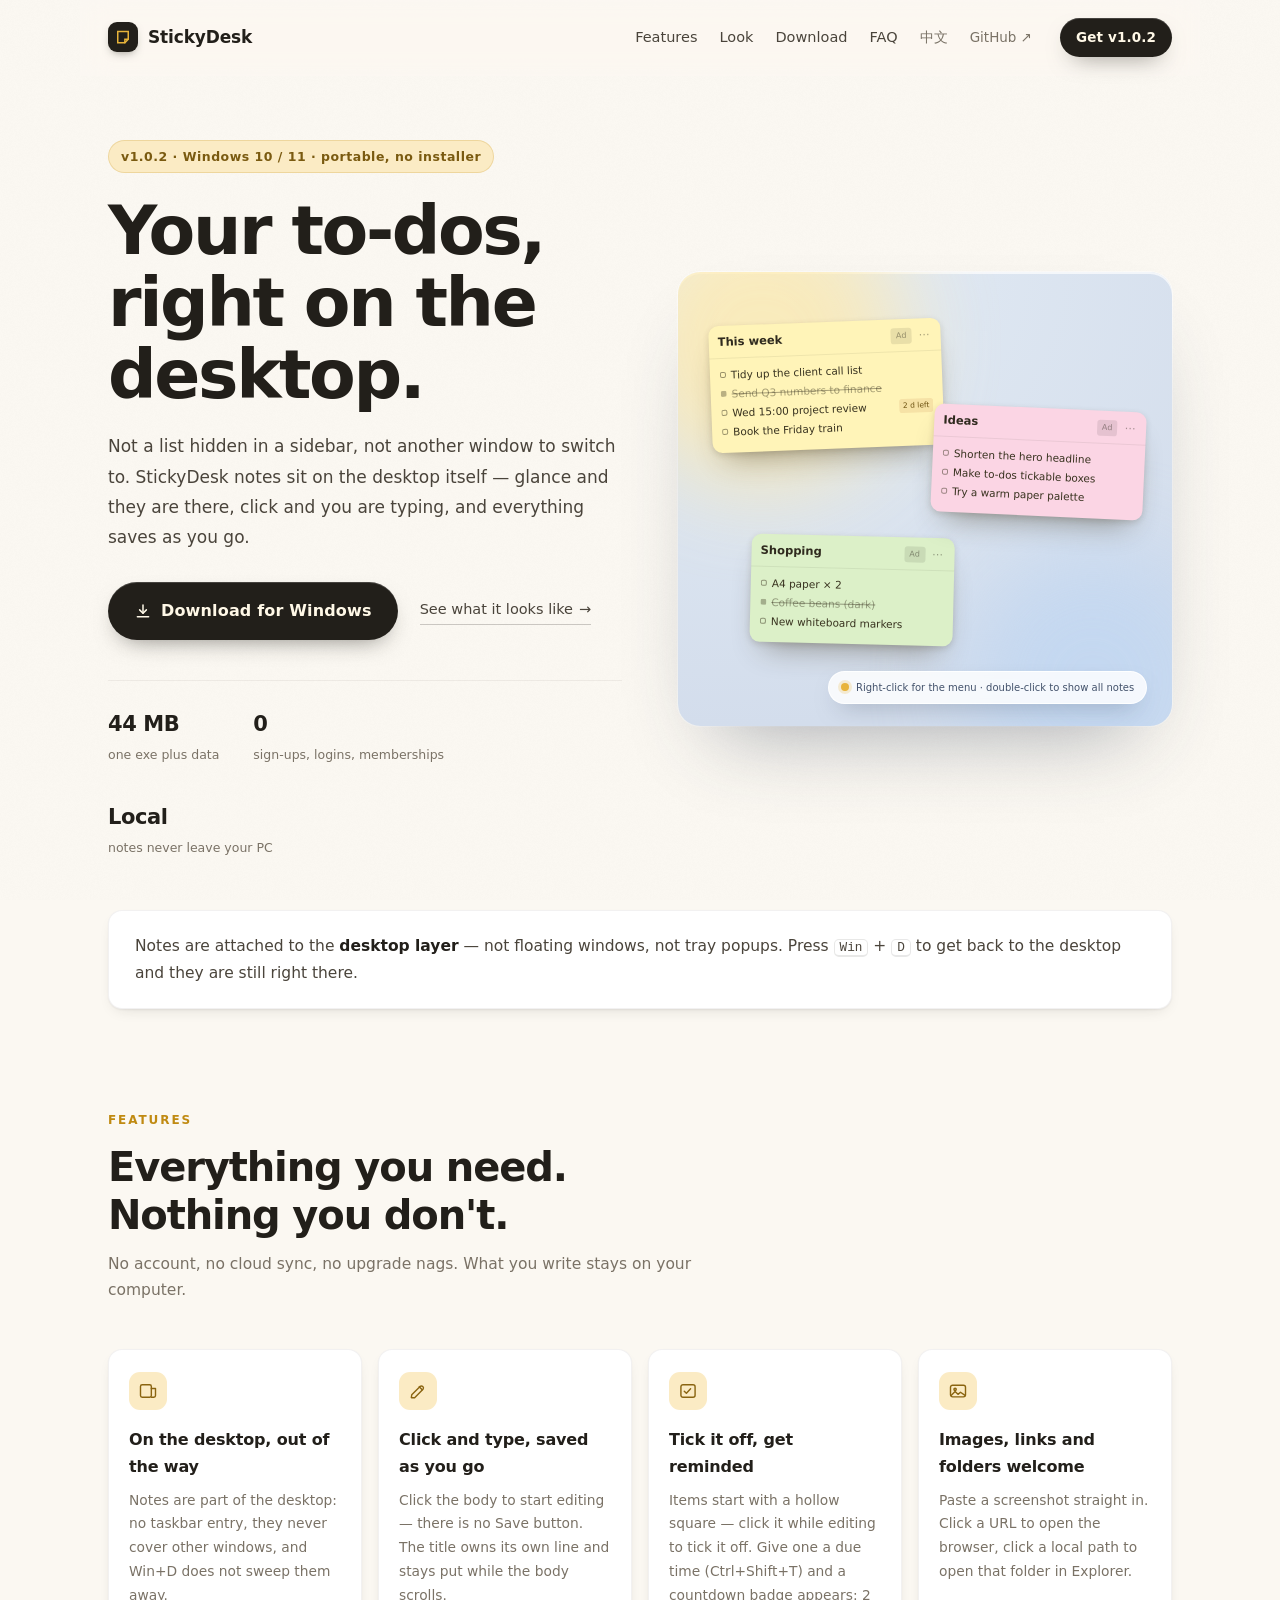
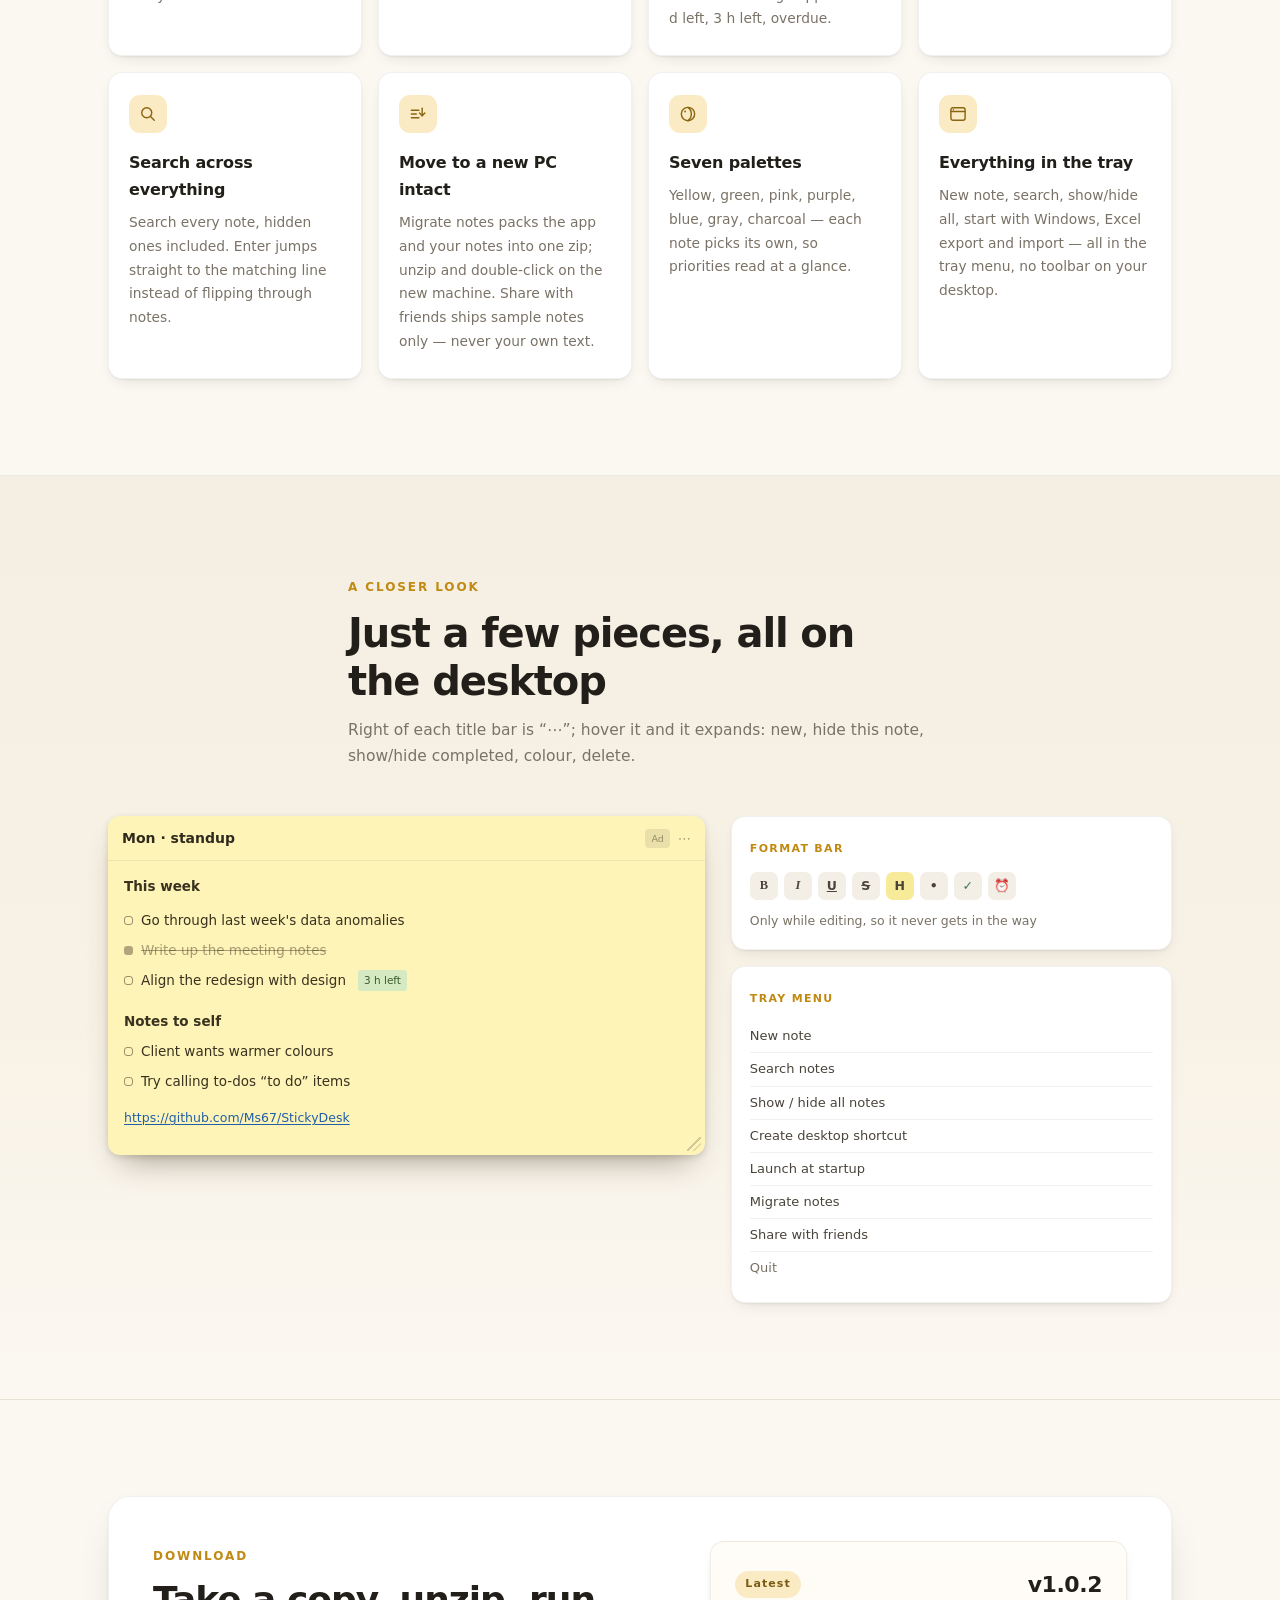
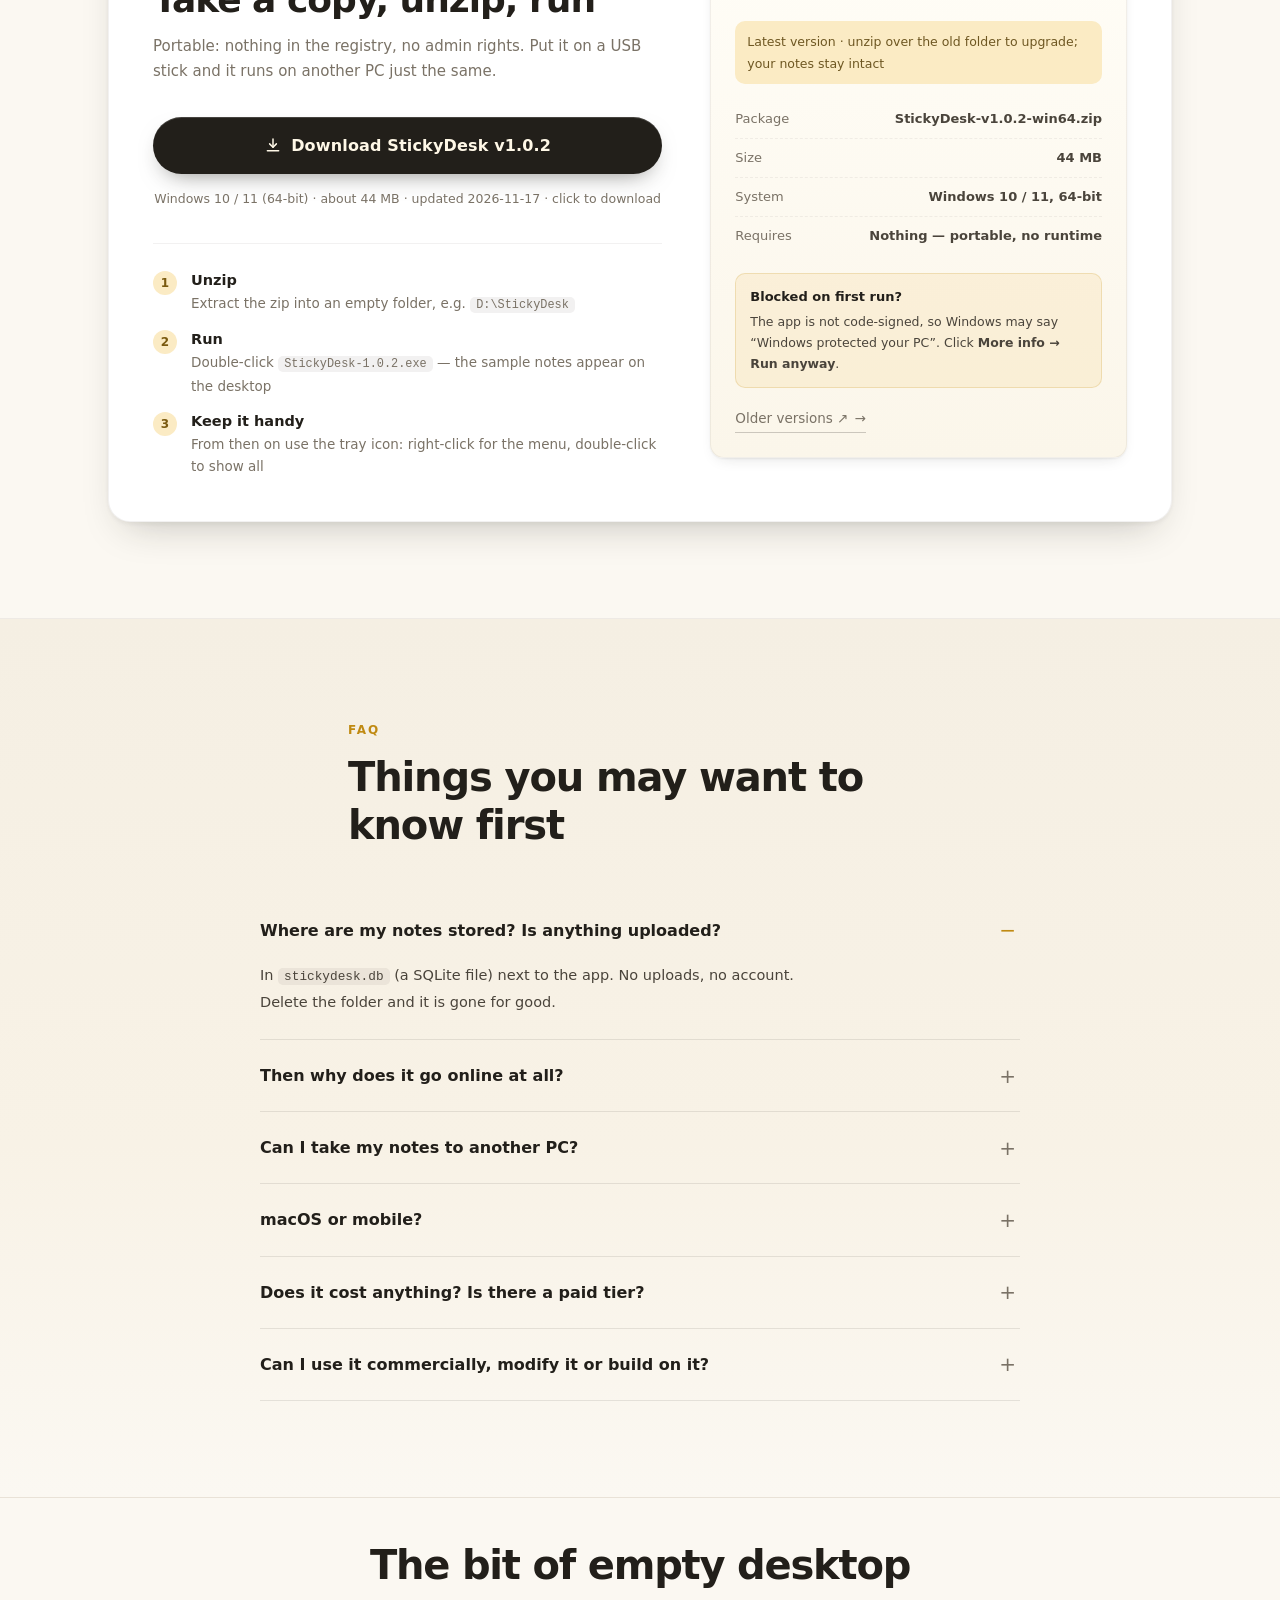
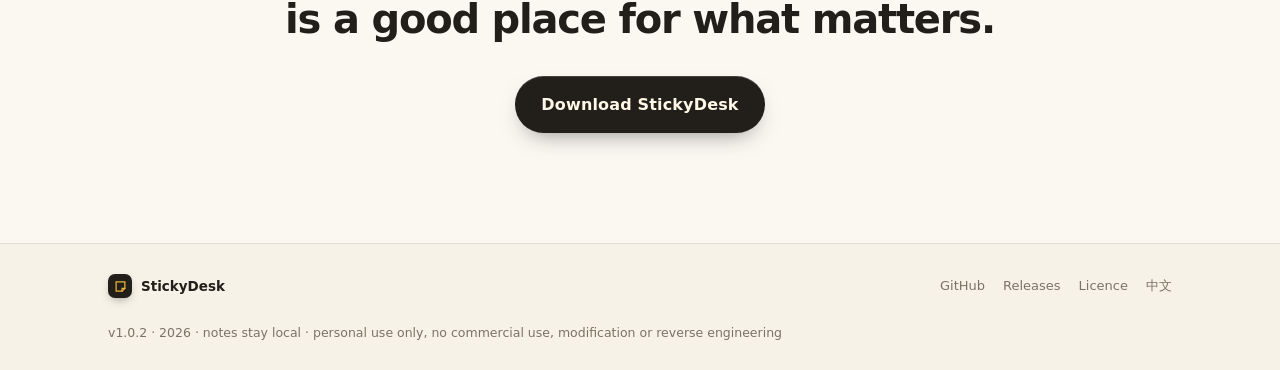
==== index.html @ 3613bf20 "site: 官网 for v1.0.2" ====
<!DOCTYPE html>
<html lang="zh-CN">
<head>
<meta charset="utf-8">
<meta name="viewport" content="width=device-width, initial-scale=1">
<title>StickyDesk 桌面便签 — 把待办贴在桌面上</title>
<meta name="description" content="StickyDesk 是一款 Windows 桌面便签：便签直接贴在桌面上，点开就写，支持待办到期提醒、图片与网址识别、全局搜索。绿色免安装，数据只存本地。">
<meta property="og:title" content="StickyDesk 桌面便签">
<meta property="og:description" content="把待办与灵感直接贴在桌面上，抬眼就能看见。免安装、免登录、数据全在本地。">
<meta property="og:type" content="website">
<meta property="og:url" content="https://ms67.github.io/StickyDesk/">
<meta property="og:locale" content="zh_CN">
<meta property="og:image" content="https://ms67.github.io/StickyDesk/og-image.png">
<meta property="og:image:width" content="1200">
<meta property="og:image:height" content="630">
<meta property="og:image:alt" content="StickyDesk 桌面便签">
<meta name="twitter:card" content="summary_large_image">
<meta name="twitter:title" content="StickyDesk 桌面便签">
<meta name="twitter:description" content="把待办与灵感直接贴在桌面上，抬眼就能看见。免安装、免登录、数据全在本地。">
<meta name="twitter:image" content="https://ms67.github.io/StickyDesk/og-image.png">
<link rel="canonical" href="https://ms67.github.io/StickyDesk/">
<link rel="alternate" hreflang="zh-CN" href="https://ms67.github.io/StickyDesk/">
<link rel="alternate" hreflang="en" href="https://ms67.github.io/StickyDesk/en.html">
<link rel="alternate" hreflang="x-default" href="https://ms67.github.io/StickyDesk/">
<meta name="theme-color" content="#FBF8F2">
<link rel="icon" href="favicon.svg" type="image/svg+xml">
<script>
/* 首次访问按浏览器语言选页面；用户手动切换过就记住选择。
   爬虫 / 社交分享抓取时跳过跳转，保证两种语言的页面都能被抓到、预览图正确。 */
(function () {
  try {
    var ua = (navigator.userAgent || "").toLowerCase();
    if (/bot|crawler|spider|slurp|bingpreview|facebookexternalhit|twitterbot|whatsapp|telegram/i.test(ua)) return;
    var here = /\/en\.html$/.test(location.pathname) ? "en" : "zh";
    var pref = localStorage.getItem("sd_lang");
    if (!pref) {
      var l = (navigator.languages && navigator.languages[0]) || navigator.language || "";
      pref = /^zh/i.test(l) ? "zh" : "en";
      localStorage.setItem("sd_lang", pref);
    }
    if (pref !== here) location.replace(pref === "en" ? "en.html" : "index.html");
  } catch (e) {}
})();
</script>
<link rel="stylesheet" href="style.css">
<noscript><style>.reveal{opacity:1!important;transform:none!important}</style></noscript>
<script type="application/ld+json">
{
  "@context": "https://schema.org",
  "@type": "SoftwareApplication",
  "name": "StickyDesk",
  "applicationCategory": "UtilitiesApplication",
  "operatingSystem": "Windows 10, Windows 11",
  "description": "StickyDesk 是一款 Windows 桌面便签：便签直接贴在桌面上，点开就写，支持待办到期提醒、图片与网址识别、全局搜索。绿色免安装，数据只存本地。",
  "url": "https://ms67.github.io/StickyDesk/",
  "downloadUrl": "https://github.com/Ms67/StickyDesk/releases/download/v1.0.2/StickyDesk-v1.0.2-win64.zip",
  "softwareVersion": "1.0.2",
  "inLanguage": "zh-CN",
  "author": {
    "@type": "Person",
    "name": "Ms67",
    "url": "https://github.com/Ms67"
  },
  "offers": {
    "@type": "Offer",
    "price": "0",
    "priceCurrency": "CNY"
  }
}
</script>
<script type="application/ld+json">
{
  "@context": "https://schema.org",
  "@type": "FAQPage",
  "mainEntity": [
    {
      "@type": "Question",
      "name": "我的便签数据存在哪里？会上传吗？",
      "acceptedAnswer": {
        "@type": "Answer",
        "text": "存在程序同目录的 stickydesk.db （SQLite 文件）里，不上传、不需要注册账号。删掉整个文件夹就等于彻底删除。"
      }
    },
    {
      "@type": "Question",
      "name": "那它为什么要联网？",
      "acceptedAnswer": {
        "@type": "Answer",
        "text": "联网只用于拉取广告数据：标题行的小广告位定时从公开推广列表拉取文案（拉不到就用本地缓存）。便签内容本身不需要联网。"
      }
    },
    {
      "@type": "Question",
      "name": "能换电脑带走吗？",
      "acceptedAnswer": {
        "@type": "Answer",
        "text": "可以。托盘菜单「便签迁移」会把程序和当前便签一起打包成 zip，新电脑解压双击就是原样。只想把软件发给朋友，用「分享给好友」——那个包里只有几条模板便签。"
      }
    },
    {
      "@type": "Question",
      "name": "支持 macOS 或手机吗？",
      "acceptedAnswer": {
        "@type": "Answer",
        "text": "目前只做了 Windows。便签贴在桌面图层这件事依赖 Windows 的桌面窗口机制，移植到别的系统需要另一种实现。"
      }
    },
    {
      "@type": "Question",
      "name": "要钱吗？有会员吗？",
      "acceptedAnswer": {
        "@type": "Answer",
        "text": "免费，没有会员、没有功能阉割、没有登录墙。"
      }
    },
    {
      "@type": "Question",
      "name": "可以商用、改造或二次开发吗？",
      "acceptedAnswer": {
        "@type": "Answer",
        "text": "不可以。 本软件仅授权个人使用：不得在公司/机构内使用，不得出售、出租、捆绑或变相收费；不得修改、汉化、拆分、嵌入其他产品；不得反编译、反汇编、脱壳或调试分析；不得去除广告位与版权标识。完整、未修改的安装包可以免费原样转发给朋友。完整条款见 LICENSE 。"
      }
    }
  ]
}
</script>
</head>
<body>

<div class="grain" aria-hidden="true"></div>

<header class="nav" id="nav">
  <a class="brand" href="#top">
    <span class="brand-mark" aria-hidden="true">
      <svg viewBox="0 0 24 24" width="18" height="18" fill="none" stroke="currentColor" stroke-width="2" stroke-linecap="round">
        <path d="M5 4.5h14v10.5l-4.5 4.5H5z"/><path d="M14.5 19.5V15H19"/>
      </svg>
    </span>
    <span class="brand-name">StickyDesk</span>
  </a>
  <nav class="nav-links">
    <a href="#features">功能</a>
    <a href="#preview">界面</a>
    <a href="#download">下载</a>
    <a href="#faq">常见问题</a>
    <a class="ghost" href="en.html" data-setlang="en">EN</a>
    <a class="ghost" href="https://github.com/Ms67/StickyDesk" target="_blank" rel="noopener">GitHub ↗</a>
  </nav>
  <a class="btn btn-sm" href="#download">下载 v1.0.2</a>
</header>

<main id="top">

  <!-- ============ HERO ============ -->
  <section class="hero">
    <div class="hero-copy reveal">
      <span class="pill">v1.0.2 · Windows 10 / 11 · 绿色免安装</span>
      <h1>把待办<br>贴在桌面上。</h1>
      <p class="lede">
        不是藏在侧边栏里的清单，也不是要切窗口的 App。
        StickyDesk 的便签就贴在桌面上——抬眼就能看见，
        点一下就写，改完自动存。
      </p>
      <div class="cta-row">
        <a class="btn btn-lg" href="https://github.com/Ms67/StickyDesk/releases/download/v1.0.2/StickyDesk-v1.0.2-win64.zip">
          <svg viewBox="0 0 24 24" width="18" height="18" fill="none" stroke="currentColor" stroke-width="2" stroke-linecap="round" stroke-linejoin="round" aria-hidden="true">
            <path d="M12 4v11"/><path d="M7.5 10.5 12 15l4.5-4.5"/><path d="M4.5 19.5h15"/>
          </svg>
          下载 Windows 版
        </a>
        <a class="link-arrow" href="#preview">先看看长什么样</a>
      </div>
      <ul class="facts">
        <li><b>44 MB</b><span>单文件 + 数据</span></li>
        <li><b>0</b><span>注册 / 登录 / 会员</span></li>
        <li><b>本地</b><span>便签只存在你自己的电脑</span></li>
      </ul>
    </div>

    <div class="hero-art reveal" aria-hidden="true">
      <div class="wallpaper">
        <div class="glow glow-a"></div>
        <div class="glow glow-b"></div>

        <article class="note n-yellow n1">
          <div class="n-bar">
            <span class="n-title">这周要做</span>
            <span class="n-ad">广告</span>
            <span class="n-more">⋯</span>
          </div>
          <ul class="n-items">
            <li><i></i>整理客户回访名单</li>
            <li class="done"><i></i>把上季度报表发给财务</li>
            <li><i></i>周三 15:00 项目评审<span class="due d-y">还剩 2 天</span></li>
            <li><i></i>订周五的高铁票</li>
          </ul>
        </article>

        <article class="note n-pink n2">
          <div class="n-bar">
            <span class="n-title">灵感</span>
            <span class="n-ad">广告</span>
            <span class="n-more">⋯</span>
          </div>
          <ul class="n-items">
            <li><i></i>首页那句文案再短一点</li>
            <li><i></i>把「待办」做成可勾的小方块</li>
            <li><i></i>配色试试暖纸黄</li>
          </ul>
        </article>

        <article class="note n-green n3">
          <div class="n-bar">
            <span class="n-title">采购</span>
            <span class="n-ad">广告</span>
            <span class="n-more">⋯</span>
          </div>
          <ul class="n-items">
            <li><i></i>A4 打印纸 × 2</li>
            <li class="done"><i></i>咖啡豆（深烘）</li>
            <li><i></i>新的白板笔</li>
          </ul>
        </article>

        <div class="tray">
          <span class="tray-dot"></span>
          <span class="tray-tip">右键出菜单 · 双击显示全部便签</span>
        </div>
      </div>
    </div>
  </section>

  <!-- ============ 一句话定位 ============ -->
  <section class="strip reveal">
    <p>
      便签挂在<strong>桌面图层</strong>上——不是悬浮窗，也不是托盘弹窗。
      按 <kbd>Win</kbd> + <kbd>D</kbd> 回到桌面，它还在原地等你。
    </p>
  </section>

  <!-- ============ 功能 ============ -->
  <section class="section" id="features">
    <header class="sec-head reveal">
      <span class="eyebrow">功能</span>
      <h2>该有的都有，不该有的没有</h2>
      <p>没有账号、没有云同步、没有会员弹窗。你写的东西，就留在你那台电脑上。</p>
    </header>

    <div class="grid">
      <article class="card reveal">
        <div class="ico">
          <svg viewBox="0 0 24 24" fill="none" stroke="currentColor" stroke-width="1.7" stroke-linecap="round" stroke-linejoin="round">
            <rect x="3" y="4.5" width="13" height="15" rx="2"/><path d="M16 9h5v8.5a2 2 0 0 1-2 2h-3"/>
          </svg>
        </div>
        <h3>贴桌面，不抢焦点</h3>
        <p>便签是桌面的一部分，不占任务栏、不挡其他窗口；按 Win+D 显示桌面时也不会被收走。</p>
      </article>

      <article class="card reveal">
        <div class="ico">
          <svg viewBox="0 0 24 24" fill="none" stroke="currentColor" stroke-width="1.7" stroke-linecap="round" stroke-linejoin="round">
            <path d="M4 20h4l10-10a2.5 2.5 0 0 0-3.5-3.5L4.5 16.5z"/><path d="M13.5 7 17 10.5"/>
          </svg>
        </div>
        <h3>点开就写，改完自动存</h3>
        <p>点一下正文就进入编辑，没有「保存」按钮。标题单独一行，正文滚到哪儿标题都不动。</p>
      </article>

      <article class="card reveal">
        <div class="ico">
          <svg viewBox="0 0 24 24" fill="none" stroke="currentColor" stroke-width="1.7" stroke-linecap="round" stroke-linejoin="round">
            <rect x="3.5" y="4.5" width="17" height="15" rx="2.5"/><path d="M7.5 12.2l2.6 2.6 5-5.4"/>
          </svg>
        </div>
        <h3>待办能勾，还能提醒</h3>
        <p>待办行首是空心小方块，编辑时点一下方块就打钩。设个到期时间（Ctrl+Shift+T），那一行后面就挂倒计时：还剩 2 天、还剩 3 小时、已过期。</p>
      </article>

      <article class="card reveal">
        <div class="ico">
          <svg viewBox="0 0 24 24" fill="none" stroke="currentColor" stroke-width="1.7" stroke-linecap="round" stroke-linejoin="round">
            <rect x="3" y="5" width="18" height="14" rx="2.5"/><circle cx="8.5" cy="10" r="1.4"/><path d="M4 17l4.5-4.5 3.5 3.5 3-2.5L20 17"/>
          </svg>
        </div>
        <h3>图片、网址、文件夹都塞得下</h3>
        <p>截图直接粘进便签。正文里的网址点一下用浏览器打开，本地路径点一下打开资源管理器。</p>
      </article>

      <article class="card reveal">
        <div class="ico">
          <svg viewBox="0 0 24 24" fill="none" stroke="currentColor" stroke-width="1.7" stroke-linecap="round" stroke-linejoin="round">
            <circle cx="10.5" cy="10.5" r="6"/><path d="M15 15l4.5 4.5"/>
          </svg>
        </div>
        <h3>一搜即达</h3>
        <p>跨所有便签搜内容，包括被隐藏的便签。回车直接跳到那一行，不用一张张翻。</p>
      </article>

      <article class="card reveal">
        <div class="ico">
          <svg viewBox="0 0 24 24" fill="none" stroke="currentColor" stroke-width="1.7" stroke-linecap="round" stroke-linejoin="round">
            <path d="M4 7.5h9"/><path d="M4 12h6"/><path d="M4 16.5h9"/><path d="M17 5v9"/><path d="M13.8 10.8 17 14l3.2-3.2"/>
          </svg>
        </div>
        <h3>换电脑不丢</h3>
        <p>托盘「便签迁移」把程序和便签一起打包，新电脑解压双击就是原样；「分享给好友」只带几条模板便签，不带你自己的内容。</p>
      </article>

      <article class="card reveal">
        <div class="ico">
          <svg viewBox="0 0 24 24" fill="none" stroke="currentColor" stroke-width="1.7" stroke-linecap="round" stroke-linejoin="round">
            <circle cx="12" cy="12" r="8"/><path d="M12 4a10 10 0 0 1 0 16"/><circle cx="8.5" cy="9" r="1.1" fill="currentColor" stroke="none"/>
          </svg>
        </div>
        <h3>八种配色</h3>
        <p>黄、绿、粉、紫、蓝、灰、深色……每张便签各选各的，一眼分出轻重缓急。</p>
      </article>

      <article class="card reveal">
        <div class="ico">
          <svg viewBox="0 0 24 24" fill="none" stroke="currentColor" stroke-width="1.7" stroke-linecap="round" stroke-linejoin="round">
            <rect x="3.5" y="4.5" width="17" height="15" rx="2.5"/><path d="M3.5 9h17"/><circle cx="6.5" cy="6.8" r="0.9" fill="currentColor" stroke="none"/>
          </svg>
        </div>
        <h3>托盘全管</h3>
        <p>新建、搜索、一键显示/隐藏、开机自启、导出 Excel、导入 Excel —— 全在托盘菜单里，桌面不用摆一排按钮。</p>
      </article>
    </div>
  </section>

  <!-- ============ 界面 ============ -->
  <section class="section section-alt" id="preview">
    <header class="sec-head reveal">
      <span class="eyebrow">界面</span>
      <h2>就这么几块，全在桌面上</h2>
      <p>标题行右边是「⋯」，鼠标移上去向下浮出：新建、隐藏这张、显示/隐藏已完成、换色、删除。</p>
    </header>

    <div class="shot reveal" aria-hidden="true">
      <div class="shot-note">
        <div class="sn-bar">
          <span class="sn-title">周一 · 例会</span>
          <span class="sn-ad">广告</span>
          <span class="sn-more">⋯</span>
        </div>
        <div class="sn-body">
          <p class="sn-h">本周重点</p>
          <p><span class="sn-bullet"></span>过一遍上周的数据异常</p>
          <p><span class="sn-bullet done"></span><s>整理会议纪要</s></p>
          <p><span class="sn-bullet"></span>和设计对齐改版稿<span class="due d-g">还剩 3 小时</span></p>
          <p class="sn-h2">随手记</p>
          <p><span class="sn-bullet"></span>客户说喜欢暖一点的配色</p>
          <p><span class="sn-bullet"></span>把「待办」这个词换成「要做」试试</p>
          <p class="sn-note">https://github.com/Ms67/StickyDesk</p>
        </div>
        <div class="sn-resize"></div>
      </div>

      <div class="shot-side">
        <div class="mini-card">
          <span class="mini-k">格式栏</span>
          <div class="mini-row">
            <span class="kbtn b">B</span><span class="kbtn i">I</span><span class="kbtn u">U</span>
            <span class="kbtn s">S</span><span class="kbtn hl">H</span><span class="kbtn">•</span>
            <span class="kbtn ok">✓</span><span class="kbtn">⏰</span>
          </div>
          <p class="mini-h">编辑时才出现，不占地方</p>
        </div>
        <div class="mini-card">
          <span class="mini-k">托盘菜单</span>
          <ul class="mini-menu">
            <li>新建便签</li><li>搜索便签</li><li>显示 / 隐藏所有便签</li>
            <li>创建桌面快捷方式</li><li>开机启动</li><li>便签迁移</li>
            <li>分享给好友</li><li class="sep">退出软件</li>
          </ul>
        </div>
      </div>
    </div>
  </section>

  <!-- ============ 下载 ============ -->
  <section class="section" id="download">
    <div class="dl reveal">
      <div class="dl-copy">
        <span class="eyebrow">下载</span>
        <h2>带走一份，解压就能用</h2>
        <p class="dl-sub">绿色版，不写注册表、不要管理员权限。放到 U 盘里换台电脑也照样跑。</p>

        <a class="btn btn-lg btn-wide" href="https://github.com/Ms67/StickyDesk/releases/download/v1.0.2/StickyDesk-v1.0.2-win64.zip">
          <svg viewBox="0 0 24 24" width="18" height="18" fill="none" stroke="currentColor" stroke-width="2" stroke-linecap="round" stroke-linejoin="round" aria-hidden="true">
            <path d="M12 4v11"/><path d="M7.5 10.5 12 15l4.5-4.5"/><path d="M4.5 19.5h15"/>
          </svg>
          下载 StickyDesk v1.0.2
        </a>
        <p class="dl-meta">Windows 10 / 11（64 位）· 约 44 MB · 更新于 2026-11-17 · 点击即开始下载</p>

        <ol class="steps">
          <li><b>解压</b><span>把 zip 解压到一个空文件夹，例如 <code>D:\StickyDesk</code></span></li>
          <li><b>双击</b><span>运行 <code>StickyDesk-1.0.2.exe</code>，预置便签出现在桌面</span></li>
          <li><b>常驻</b><span>之后都在托盘图标里操作：右键出菜单，双击显示全部</span></li>
        </ol>
      </div>

      <aside class="dl-card">
        <div class="dl-card-top">
          <span class="tag">最新版本</span>
          <span class="ver">v1.0.2</span>
        </div>
        <p class="ver-note">当前为最新版本 · 直接解压到旧文件夹即可升级，便签数据不受影响</p>
        <dl class="specs">
          <div><dt>安装包</dt><dd>StickyDesk-v1.0.2-win64.zip</dd></div>
          <div><dt>大小</dt><dd>44 MB</dd></div>
          <div><dt>系统</dt><dd>Windows 10 / 11 64 位</dd></div>
          <div><dt>依赖</dt><dd>无（免安装、免运行库）</dd></div>
        </dl>
        <div class="warn">
          <strong>首次运行被拦？</strong>
          <p>程序没有购买代码签名证书，Windows 会提示「已保护你的电脑」。点 <b>更多信息 → 仍要运行</b> 即可。</p>
        </div>
        <a class="link-arrow sm" href="https://github.com/Ms67/StickyDesk/releases" target="_blank" rel="noopener">查看历史版本 ↗</a>
      </aside>
    </div>
  </section>

  <!-- ============ FAQ ============ -->
  <section class="section section-alt" id="faq">
    <header class="sec-head reveal">
      <span class="eyebrow">常见问题</span>
      <h2>你可能想先知道</h2>
    </header>

    <div class="faq">
      <details class="reveal" open>
        <summary>我的便签数据存在哪里？会上传吗？</summary>
        <p>存在程序同目录的 <code>stickydesk.db</code>（SQLite 文件）里，不上传、不需要注册账号。删掉整个文件夹就等于彻底删除。</p>
      </details>
      <details class="reveal">
        <summary>那它为什么要联网？</summary>
        <p>联网只用于拉取广告数据：标题行的小广告位会定时从公开推广列表拉取文案（拉不到就用本地缓存）。便签内容本身不需要联网。</p>
      </details>
      <details class="reveal">
        <summary>能换电脑带走吗？</summary>
        <p>可以。托盘菜单「便签迁移」会把程序和当前便签一起打包成 zip，新电脑解压双击就是原样。只想把软件发给朋友，用「分享给好友」——那个包里只有几条模板便签。</p>
      </details>
      <details class="reveal">
        <summary>支持 macOS 或手机吗？</summary>
        <p>目前只做了 Windows。便签贴在桌面图层这件事依赖 Windows 的桌面窗口机制，移植到别的系统需要另一种实现。</p>
      </details>
      <details class="reveal">
        <summary>要钱吗？有会员吗？</summary>
        <p>免费，没有会员、没有功能阉割、没有登录墙。</p>
      </details>
      <details class="reveal">
        <summary>可以商用、改造或二次开发吗？</summary>
        <p><b>不可以。</b>本软件仅授权个人使用：不得在公司/机构内使用，不得出售、出租、捆绑或变相收费；不得修改、汉化、拆分、嵌入其他产品；不得反编译、反汇编、脱壳或调试分析；不得去除广告位与版权标识。完整、未修改的安装包可以免费原样转发给朋友。完整条款见 <a href="https://github.com/Ms67/StickyDesk/blob/main/LICENSE" target="_blank" rel="noopener">LICENSE</a>。</p>
      </details>
    </div>
  </section>

  <!-- ============ 收尾 ============ -->
  <section class="closing reveal">
    <h2>桌面空出来的那点地方，<br>正好放几句要紧的事。</h2>
    <a class="btn btn-lg" href="https://github.com/Ms67/StickyDesk/releases/download/v1.0.2/StickyDesk-v1.0.2-win64.zip">下载 StickyDesk</a>
  </section>

</main>

<footer class="foot">
  <div class="foot-in">
    <div class="foot-brand">
      <span class="brand-mark small" aria-hidden="true">
        <svg viewBox="0 0 24 24" width="15" height="15" fill="none" stroke="currentColor" stroke-width="2" stroke-linecap="round">
          <path d="M5 4.5h14v10.5l-4.5 4.5H5z"/><path d="M14.5 19.5V15H19"/>
        </svg>
      </span>
      <span>StickyDesk 桌面便签</span>
    </div>
    <nav class="foot-links">
      <a href="https://github.com/Ms67/StickyDesk" target="_blank" rel="noopener">GitHub</a>
      <a href="https://github.com/Ms67/StickyDesk/releases" target="_blank" rel="noopener">Releases</a>
      <a href="https://github.com/Ms67/StickyDesk/blob/main/LICENSE" target="_blank" rel="noopener">许可协议</a>
      <a href="en.html" data-setlang="en">EN</a>
      <a href="#download">下载</a>
    </nav>
    <p class="foot-copy">v1.0.2 · 2026 · 便签数据仅存本地 · 仅限个人使用，禁止商用、改造与逆向</p>
  </div>
</footer>

<script src="script.js"></script>
<script>
/* 点语言链接时记住选择，避免下次又被浏览器语言改回去 */
document.querySelectorAll("[data-setlang]").forEach(function (a) {
  a.addEventListener("click", function () {
    try { localStorage.setItem("sd_lang", a.getAttribute("data-setlang")); } catch (e) {}
  });
});
</script>
</body>
</html>
---- style.css ----
/* ============================================================
   StickyDesk 官网样式
   暖纸底色 + 便签黄作强调色；不用任何外部字体/图片资源
   ============================================================ */

:root{
  --paper:       #FBF8F2;
  --paper-2:     #F5EFE3;
  --card:        #FFFFFF;
  --ink:         #221F1A;
  --ink-2:       #4A443B;
  --muted:       #7A7266;
  --line:        rgba(34,31,26,.10);
  --line-soft:   rgba(34,31,26,.06);

  --amber:       #E8B33A;
  --amber-deep:  #C08A12;
  --amber-soft:  #FBEBC4;

  --note-yellow: #FFF4B8;
  --note-green:  #DCF0C8;
  --note-pink:   #FBD5E4;

  --shadow-sm: 0 1px 2px rgba(34,31,26,.06), 0 6px 16px -8px rgba(34,31,26,.18);
  --shadow-md: 0 2px 4px rgba(34,31,26,.05), 0 18px 40px -18px rgba(34,31,26,.28);
  --shadow-note: 0 18px 30px -14px rgba(60,48,24,.45), 0 2px 6px rgba(60,48,24,.16);

  --r-sm: 8px;
  --r-md: 14px;
  --r-lg: 22px;

  --max: 1120px;
  --ease: cubic-bezier(.22,.61,.36,1);
}

*,*::before,*::after{ box-sizing: border-box; }

html{ -webkit-text-size-adjust: 100%; scroll-behavior: smooth; }

body{
  margin:0;
  background: var(--paper);
  color: var(--ink);
  font-family: "PingFang SC","Microsoft YaHei UI","Microsoft YaHei",
               "Hiragino Sans GB","Segoe UI",system-ui,-apple-system,sans-serif;
  font-size: 16px;
  line-height: 1.7;
  -webkit-font-smoothing: antialiased;
  text-rendering: optimizeLegibility;
  overflow-x: hidden;
}

/* 极淡的纸纹：纯 SVG，无外部资源 */
.grain{
  position: fixed; inset: 0; z-index: 0; pointer-events: none;
  opacity: .5;
  background-image: url("data:image/svg+xml;utf8,\
<svg xmlns='http://www.w3.org/2000/svg' width='140' height='140'>\
<filter id='n'><feTurbulence type='fractalNoise' baseFrequency='.85' numOctaves='3' stitchTiles='stitch'/>\
<feColorMatrix type='saturate' values='0'/></filter>\
<rect width='140' height='140' filter='url(%23n)' opacity='.055'/></svg>");
}

main, .nav, .foot{ position: relative; z-index: 1; }

a{ color: inherit; text-decoration: none; }

code, kbd{
  font-family: ui-monospace, SFMono-Regular, "SF Mono", Consolas, monospace;
  font-size: .88em;
}
code{
  background: rgba(34,31,26,.06);
  border-radius: 5px;
  padding: 1px 6px;
}
kbd{
  background: #fff;
  border: 1px solid var(--line);
  border-bottom-width: 2px;
  border-radius: 5px;
  padding: 0 5px;
  font-size: .82em;
  color: var(--ink-2);
}

/* ============ 导航 ============ */
.nav{
  position: sticky; top: 0; z-index: 50;
  display: flex; align-items: center; gap: 28px;
  max-width: var(--max);
  margin: 0 auto;
  padding: 18px 28px;
  backdrop-filter: saturate(160%) blur(14px);
  background: color-mix(in srgb, var(--paper) 78%, transparent);
  border-bottom: 1px solid transparent;
  transition: border-color .3s var(--ease), padding .3s var(--ease);
}
.nav.is-stuck{
  border-bottom-color: var(--line-soft);
  padding-top: 12px; padding-bottom: 12px;
}
@supports not (background: color-mix(in srgb, red 50%, blue)){
  .nav{ background: rgba(251,248,242,.82); }
}

.brand{ display: flex; align-items: center; gap: 10px; font-weight: 700; letter-spacing: -.01em; }
.brand-mark{
  display: grid; place-items: center;
  width: 30px; height: 30px; border-radius: 9px;
  background: var(--ink); color: var(--amber);
  box-shadow: 0 4px 10px -4px rgba(34,31,26,.5);
}
.brand-mark.small{ width: 24px; height: 24px; border-radius: 7px; }
.brand-name{ font-size: 17px; }

.nav-links{ display: flex; align-items: center; gap: 22px; margin-left: auto; }
.nav-links a{
  font-size: 14.5px; color: var(--ink-2);
  transition: color .2s var(--ease);
}
.nav-links a:hover{ color: var(--ink); }
.nav-links .ghost{ color: var(--muted); font-size: 13.5px; }

/* ============ 按钮 ============ */
.btn{
  display: inline-flex; align-items: center; justify-content: center; gap: 9px;
  padding: 11px 20px;
  border-radius: 999px;
  background: var(--ink); color: #FFF8E7;
  font-weight: 600; font-size: 14.5px; letter-spacing: .01em;
  box-shadow: 0 1px 0 rgba(255,255,255,.16) inset, 0 10px 24px -12px rgba(34,31,26,.6);
  transition: transform .22s var(--ease), box-shadow .22s var(--ease), background .22s var(--ease);
  white-space: nowrap;
}
.btn:hover{
  transform: translateY(-2px);
  background: #17140F;
  box-shadow: 0 1px 0 rgba(255,255,255,.16) inset, 0 16px 32px -14px rgba(34,31,26,.7);
}
.btn:active{ transform: translateY(0); }
.btn-sm{ padding: 8px 16px; font-size: 13.5px; }
.btn-lg{ padding: 15px 26px; font-size: 16px; }
.btn-wide{ width: 100%; margin-top: 6px; }

.link-arrow{
  display: inline-flex; align-items: center; gap: 6px;
  font-size: 14.5px; color: var(--ink-2);
  border-bottom: 1px solid rgba(34,31,26,.22);
  padding-bottom: 2px;
  transition: color .2s var(--ease), border-color .2s var(--ease);
}
.link-arrow::after{ content: "→"; transition: transform .2s var(--ease); }
.link-arrow:hover{ color: var(--ink); border-color: var(--ink); }
.link-arrow:hover::after{ transform: translateX(3px); }
.link-arrow.sm{ font-size: 13.5px; color: var(--muted); }

/* ============ Hero ============ */
.hero{
  max-width: var(--max);
  margin: 0 auto;
  padding: 64px 28px 40px;
  display: grid;
  grid-template-columns: 1.02fr .98fr;
  gap: 56px;
  align-items: center;
}

.pill{
  display: inline-block;
  font-size: 12.5px; font-weight: 600; letter-spacing: .04em;
  color: #7A5A10;
  background: var(--amber-soft);
  border: 1px solid rgba(192,138,18,.22);
  border-radius: 999px;
  padding: 5px 12px;
  margin-bottom: 22px;
}

.hero h1{
  margin: 0 0 20px;
  font-size: clamp(42px, 5.6vw, 68px);
  line-height: 1.06;
  letter-spacing: -.035em;
  font-weight: 800;
}
.lede{
  margin: 0 0 30px;
  font-size: 17px;
  line-height: 1.78;
  color: var(--ink-2);
  max-width: 33em;
}

.cta-row{ display: flex; align-items: center; gap: 22px; flex-wrap: wrap; }

.facts{
  display: flex; gap: 34px; flex-wrap: wrap;
  list-style: none; margin: 40px 0 0; padding: 26px 0 0;
  border-top: 1px solid var(--line-soft);
}
.facts li{ display: flex; flex-direction: column; gap: 2px; }
.facts b{ font-size: 21px; letter-spacing: -.02em; font-weight: 700; }
.facts span{ font-size: 12.5px; color: var(--muted); }

/* ---- 桌面插画 ---- */
.hero-art{ position: relative; }
.wallpaper{
  position: relative;
  aspect-ratio: 1 / .92;
  border-radius: var(--r-lg);
  background:
    radial-gradient(120% 100% at 12% 0%, #EAF0F7 0%, #DDE6F1 42%, #D3DDEC 100%);
  box-shadow:
    0 40px 80px -40px rgba(46,60,84,.45),
    0 2px 0 rgba(255,255,255,.7) inset,
    0 0 0 1px rgba(255,255,255,.55);
  overflow: hidden;
  animation: float 9s var(--ease) infinite;
}
@keyframes float{
  0%,100%{ transform: translateY(0); }
  50%    { transform: translateY(-7px); }
}
.glow{
  position: absolute; border-radius: 50%; filter: blur(46px); opacity: .75;
}
.glow-a{ width: 58%; aspect-ratio: 1; left: -12%; top: -16%; background: #FFE9A8; }
.glow-b{ width: 52%; aspect-ratio: 1; right: -10%; bottom: -18%; background: #BFD6F2; }

.note{
  position: absolute;
  width: 47%;
  padding: 0;
  border-radius: 10px;
  box-shadow: var(--shadow-note);
  transform-origin: 50% 0;
}
.n-yellow{ background: var(--note-yellow); }
.n-green { background: var(--note-green); }
.n-pink  { background: var(--note-pink); }

.n1{ left: 6%;  top: 11%;  transform: rotate(-2.2deg); z-index: 3; }
.n2{ right: 5%; top: 30%;  transform: rotate(2.6deg);  z-index: 4; width: 43%; }
.n3{ left: 15%; top: 58%;  transform: rotate(1.4deg);  z-index: 2; width: 41%; }

.n-bar{
  display: flex; align-items: center; gap: 5px;
  padding: 7px 9px 5px;
  border-bottom: 1px solid rgba(34,31,26,.07);
}
.n-title{
  font-size: 11.5px; font-weight: 700; color: #2F2A1E;
  white-space: nowrap; overflow: hidden; text-overflow: ellipsis;
}
.n-ad{
  margin-left: auto;
  font-size: 8px; color: rgba(47,42,30,.45);
  background: rgba(0,0,0,.085);
  border-radius: 3px;
  padding: 1px 5px;
  letter-spacing: .02em;
}
.n-more{ font-size: 11px; color: rgba(47,42,30,.42); line-height: 1; padding: 0 2px; }

.n-items{
  list-style: none; margin: 0; padding: 7px 10px 11px;
  font-size: 10.5px; line-height: 1.62; color: #38321F;
}
.n-items li{
  display: flex; align-items: center; gap: 5px;
  padding: 1px 0;
  white-space: nowrap; overflow: hidden;
}
.n-items i{
  width: 6px; height: 6px; border-radius: 2px; flex: none;
  border: 1px solid rgba(56,50,31,.5);
}
.n-items li.done{ color: rgba(56,50,31,.45); text-decoration: line-through; }
.n-items li.done i{ background: rgba(56,50,31,.35); border-color: transparent; }

.due{
  margin-left: auto; flex: none;
  font-size: 7.5px; padding: 1px 4px; border-radius: 3px;
  text-decoration: none !important;
}
.d-y{ background: #F6E2A6; color: #6E5312; }
.d-g{ background: #D5EAC2; color: #3C5B2C; }

.tray{
  position: absolute; right: 5%; bottom: 5%; z-index: 5;
  display: flex; align-items: center; gap: 7px;
  padding: 7px 12px;
  background: rgba(255,255,255,.82);
  border: 1px solid rgba(255,255,255,.9);
  border-radius: 999px;
  box-shadow: 0 10px 24px -12px rgba(30,40,60,.5);
  backdrop-filter: blur(8px);
  font-size: 10px; color: #43526B;
}
.tray-dot{
  width: 8px; height: 8px; border-radius: 50%;
  background: var(--amber);
  box-shadow: 0 0 0 3px rgba(232,179,58,.22);
}
.tray-tip{ white-space: nowrap; }

/* ============ 一句话条 ============ */
.strip{
  max-width: var(--max);
  margin: 12px auto 0;
  padding: 0 28px;
}
.strip p{
  margin: 0;
  padding: 22px 26px;
  background: var(--card);
  border: 1px solid var(--line-soft);
  border-radius: var(--r-md);
  box-shadow: var(--shadow-sm);
  color: var(--ink-2);
  font-size: 15.5px;
}
.strip strong{ color: var(--ink); }

/* ============ 通用 section ============ */
.section{
  max-width: var(--max);
  margin: 0 auto;
  padding: 96px 28px;
}
.section-alt{
  max-width: none;
  margin: 0;
  background: linear-gradient(180deg, var(--paper-2), #F8F2E6 60%, var(--paper));
  border-top: 1px solid var(--line-soft);
  border-bottom: 1px solid var(--line-soft);
}
.section-alt > *{ max-width: var(--max); margin-left: auto; margin-right: auto; }
.section-alt .sec-head{ padding: 0 28px; }
.section-alt .shot{ padding: 0 28px; }

.sec-head{ max-width: 640px; margin-bottom: 46px; }
.eyebrow{
  display: inline-block;
  font-size: 12px; font-weight: 700; letter-spacing: .16em;
  color: var(--amber-deep); text-transform: uppercase;
  margin-bottom: 12px;
}
.sec-head h2{
  margin: 0 0 12px;
  font-size: clamp(28px, 3.4vw, 40px);
  line-height: 1.2;
  letter-spacing: -.028em;
  font-weight: 800;
}
.sec-head p{ margin: 0; color: var(--muted); font-size: 15.5px; }

/* ============ 功能卡 ============ */
.grid{
  display: grid;
  grid-template-columns: repeat(4, 1fr);
  gap: 16px;
}
.card{
  background: var(--card);
  border: 1px solid var(--line-soft);
  border-radius: var(--r-md);
  padding: 22px 20px 24px;
  box-shadow: var(--shadow-sm);
  transition: transform .3s var(--ease), box-shadow .3s var(--ease), border-color .3s var(--ease);
}
.card:hover{
  transform: translateY(-4px);
  box-shadow: var(--shadow-md);
  border-color: rgba(232,179,58,.45);
}
.ico{
  width: 38px; height: 38px;
  display: grid; place-items: center;
  border-radius: 11px;
  background: var(--amber-soft);
  color: #8A6410;
  margin-bottom: 16px;
}
.ico svg{ width: 20px; height: 20px; }
.card h3{
  margin: 0 0 8px;
  font-size: 16px; font-weight: 700; letter-spacing: -.01em;
}
.card p{ margin: 0; font-size: 13.8px; line-height: 1.72; color: var(--muted); }

/* ============ 界面展示 ============ */
.shot{
  display: grid;
  grid-template-columns: 1.15fr .85fr;
  gap: 26px;
  align-items: start;
}

.shot-note{
  position: relative;
  background: var(--note-yellow);
  border-radius: 12px;
  box-shadow: var(--shadow-note);
  overflow: hidden;
}
.sn-bar{
  display: flex; align-items: center; gap: 8px;
  padding: 11px 14px 9px;
  border-bottom: 1px solid rgba(34,31,26,.08);
}
.sn-title{ font-size: 14px; font-weight: 700; color: #2F2A1E; }
.sn-ad{
  margin-left: auto;
  font-size: 9.5px; color: rgba(47,42,30,.45);
  background: rgba(0,0,0,.085); border-radius: 4px; padding: 1.5px 6px;
}
.sn-more{ font-size: 13px; color: rgba(47,42,30,.45); }
.sn-body{ padding: 14px 16px 20px; font-size: 13.5px; color: #38321F; }
.sn-body p{ margin: 0 0 7px; display: flex; align-items: center; gap: 8px; flex-wrap: wrap; }
.sn-h{ font-weight: 700; margin-bottom: 12px !important; }
.sn-h2{ font-weight: 700; margin-top: 18px !important; }
.sn-bullet{
  width: 9px; height: 9px; border-radius: 3px; flex: none;
  border: 1.2px solid rgba(56,50,31,.5);
}
.sn-bullet.done{ background: rgba(56,50,31,.4); border-color: transparent; }
.sn-body s{ color: rgba(56,50,31,.45); }
.sn-body .due{ margin-left: 4px; font-size: 10.5px; padding: 1.5px 6px; text-decoration: none; }
.sn-note{
  margin-top: 14px !important;
  color: #1F5FA8; text-decoration: underline; text-underline-offset: 2px;
  font-size: 12.5px;
}
.sn-resize{
  position: absolute; right: 4px; bottom: 4px;
  width: 14px; height: 14px;
  background:
    linear-gradient(135deg, transparent 45%, rgba(56,50,31,.22) 45% 55%, transparent 55%),
    linear-gradient(135deg, transparent 68%, rgba(56,50,31,.16) 68% 78%, transparent 78%);
}

.shot-side{ display: grid; gap: 16px; }
.mini-card{
  background: var(--card);
  border: 1px solid var(--line-soft);
  border-radius: var(--r-md);
  padding: 16px 18px 18px;
  box-shadow: var(--shadow-sm);
}
.mini-k{
  font-size: 11px; font-weight: 700; letter-spacing: .12em;
  color: var(--amber-deep); text-transform: uppercase;
}
.mini-row{ display: flex; gap: 6px; margin: 12px 0 10px; flex-wrap: wrap; }
.kbtn{
  width: 28px; height: 28px; border-radius: 7px;
  display: grid; place-items: center;
  background: #F3EFE6; color: var(--ink-2);
  font-size: 12.5px; font-weight: 700;
}
.kbtn.b{ font-family: Georgia, serif; }
.kbtn.i{ font-style: italic; font-family: Georgia, serif; }
.kbtn.u{ text-decoration: underline; }
.kbtn.s{ text-decoration: line-through; }
.kbtn.hl{ background: #F7EB9A; }
.kbtn.ok{ color: #3C7A4E; }
.mini-h{ margin: 0; font-size: 12.5px; color: var(--muted); }

.mini-menu{
  list-style: none; margin: 10px 0 0; padding: 0;
  font-size: 13px; color: var(--ink-2);
}
.mini-menu li{ padding: 5px 0; border-bottom: 1px solid var(--line-soft); }
.mini-menu li:last-child{ border-bottom: 0; }
.mini-menu li.sep{ color: var(--muted); }

/* ============ 下载 ============ */
.dl{
  display: grid;
  grid-template-columns: 1.1fr .9fr;
  gap: 48px;
  align-items: start;
  background: var(--card);
  border: 1px solid var(--line-soft);
  border-radius: var(--r-lg);
  padding: 44px;
  box-shadow: var(--shadow-md);
}
.dl h2{
  margin: 0 0 12px;
  font-size: clamp(26px, 3vw, 36px);
  letter-spacing: -.028em;
  line-height: 1.2;
  font-weight: 800;
}
.dl-sub{ margin: 0 0 26px; color: var(--muted); font-size: 15px; }
.dl-meta{ margin: 14px 0 0; font-size: 12.5px; color: var(--muted); text-align: center; }

.steps{
  list-style: none; margin: 34px 0 0; padding: 26px 0 0;
  border-top: 1px solid var(--line-soft);
  display: grid; gap: 14px;
  counter-reset: s;
}
.steps li{
  display: grid;
  grid-template-columns: 26px 1fr;
  column-gap: 12px;
  align-items: start;
  counter-increment: s;
}
.steps li::before{
  content: counter(s);
  grid-column: 1; grid-row: 1 / span 2;
  width: 24px; height: 24px; border-radius: 50%;
  display: grid; place-items: center;
  background: var(--amber-soft); color: #7A5A10;
  font-size: 12px; font-weight: 700;
  margin-top: 1px;
}
/* b / span 必须显式指定第 2 列，否则会掉进 26px 的窄列变成竖排 */
.steps b{
  grid-column: 2; grid-row: 1;
  font-weight: 700; font-size: 14.5px;
  line-height: 1.5;
}
.steps span{
  grid-column: 2; grid-row: 2;
  font-size: 13.5px; color: var(--muted);
  line-height: 1.65;
}

.dl-card{
  background: linear-gradient(180deg, #FFFDF7, #FBF6EA);
  border: 1px solid var(--line-soft);
  border-radius: var(--r-md);
  padding: 24px;
  box-shadow: var(--shadow-sm);
}
.dl-card-top{ display: flex; align-items: center; justify-content: space-between; margin-bottom: 18px; }
.tag{
  font-size: 11px; font-weight: 700; letter-spacing: .1em;
  color: #7A5A10; background: var(--amber-soft);
  border-radius: 999px; padding: 4px 10px;
}
.ver{ font-size: 22px; font-weight: 800; letter-spacing: -.02em; }

/* 版本卡里的一句话提示：只说明怎么升级，不列改动清单 */
.ver-note{
  margin: 0 0 16px; padding: 10px 12px;
  background: var(--amber-soft); border-radius: 10px;
  font-size: 12.5px; line-height: 1.7; color: #6E5722;
}

.specs{ margin: 0 0 18px; padding: 0; }
.specs div{
  display: flex; justify-content: space-between; gap: 14px;
  padding: 8px 0;
  border-bottom: 1px dashed var(--line-soft);
  font-size: 13px;
}
.specs div:last-child{ border-bottom: 0; }
.specs dt{ color: var(--muted); flex: none; }
.specs dd{ margin: 0; text-align: right; font-weight: 600; color: var(--ink-2); word-break: break-all; }

.warn{
  background: rgba(232,179,58,.12);
  border: 1px solid rgba(192,138,18,.2);
  border-radius: 10px;
  padding: 12px 14px;
  margin-bottom: 16px;
}
.warn strong{ font-size: 13px; display: block; margin-bottom: 4px; }
.warn p{ margin: 0; font-size: 12.5px; color: var(--ink-2); line-height: 1.66; }

/* ============ FAQ ============ */
.faq{ max-width: 760px; }
.faq details{
  border-bottom: 1px solid var(--line);
  padding: 4px 0;
}
.faq summary{
  cursor: pointer;
  list-style: none;
  padding: 18px 34px 18px 0;
  position: relative;
  font-size: 16px; font-weight: 600;
  transition: color .2s var(--ease);
}
.faq summary::-webkit-details-marker{ display: none; }
.faq summary::after{
  content: "+";
  position: absolute; right: 4px; top: 50%;
  transform: translateY(-50%);
  font-size: 20px; font-weight: 300; color: var(--muted);
  transition: transform .3s var(--ease), color .2s var(--ease);
}
.faq details[open] summary::after{ content: "−"; color: var(--amber-deep); }
.faq summary:hover{ color: var(--amber-deep); }
.faq p{
  margin: 0 0 20px;
  color: var(--ink-2); font-size: 14.5px; line-height: 1.8;
  max-width: 62ch;
}

/* ============ 收尾 ============ */
.closing{
  max-width: 820px;
  margin: 0 auto;
  padding: 40px 28px 110px;
  text-align: center;
}
.closing h2{
  margin: 0 0 30px;
  font-size: clamp(26px, 3.4vw, 40px);
  line-height: 1.35;
  letter-spacing: -.03em;
  font-weight: 800;
}

/* ============ 页脚 ============ */
.foot{
  border-top: 1px solid var(--line);
  background: #F7F2E7;
}
.foot-in{
  max-width: var(--max);
  margin: 0 auto;
  padding: 30px 28px;
  display: flex; align-items: center; gap: 24px; flex-wrap: wrap;
}
.foot-brand{ display: flex; align-items: center; gap: 9px; font-size: 13.5px; font-weight: 600; }
.foot-links{ display: flex; gap: 18px; margin-left: auto; font-size: 13px; color: var(--muted); }
.foot-links a:hover{ color: var(--ink); }
.foot-copy{ margin: 0; font-size: 12.5px; color: var(--muted); }

/* ============ 动效 ============ */
.reveal{
  opacity: 0;
  transform: translateY(16px);
  transition: opacity .7s var(--ease), transform .7s var(--ease);
}
.reveal.in{ opacity: 1; transform: none; }

/* ============ 响应式 ============ */
@media (max-width: 1040px){
  .grid{ grid-template-columns: repeat(2, 1fr); }
  .shot{ grid-template-columns: 1fr; }
  .hero{ gap: 36px; }
}

@media (max-width: 860px){
  .nav-links{ display: none; }
  .hero{
    grid-template-columns: 1fr;
    padding-top: 34px;
    gap: 40px;
  }
  .hero-art{ order: -1; max-width: 520px; }
  .wallpaper{ aspect-ratio: 1 / .86; }
  .dl{ grid-template-columns: 1fr; padding: 30px 24px; gap: 30px; }
  .section{ padding: 70px 22px; }
  .section-alt .sec-head, .section-alt .shot{ padding: 0 22px; }
  .closing{ padding-bottom: 80px; }
}

@media (max-width: 620px){
  .grid{ grid-template-columns: 1fr; }
  .facts{ gap: 22px; }
  .facts b{ font-size: 18px; }
  .n1{ left: 3%; top: 8%; width: 52%; }
  .n2{ right: 3%; top: 33%; width: 48%; }
  .n3{ left: 8%; top: 61%; width: 46%; }
  .n-items{ font-size: 9.5px; }
  .foot-in{ gap: 14px; }
  .foot-links{ margin-left: 0; width: 100%; }
  .steps li{ grid-template-columns: 22px 1fr; }
}

@media (prefers-reduced-motion: reduce){
  html{ scroll-behavior: auto; }
  .wallpaper{ animation: none; }
  .reveal{ opacity: 1; transform: none; transition: none; }
  .btn:hover{ transform: none; }
}
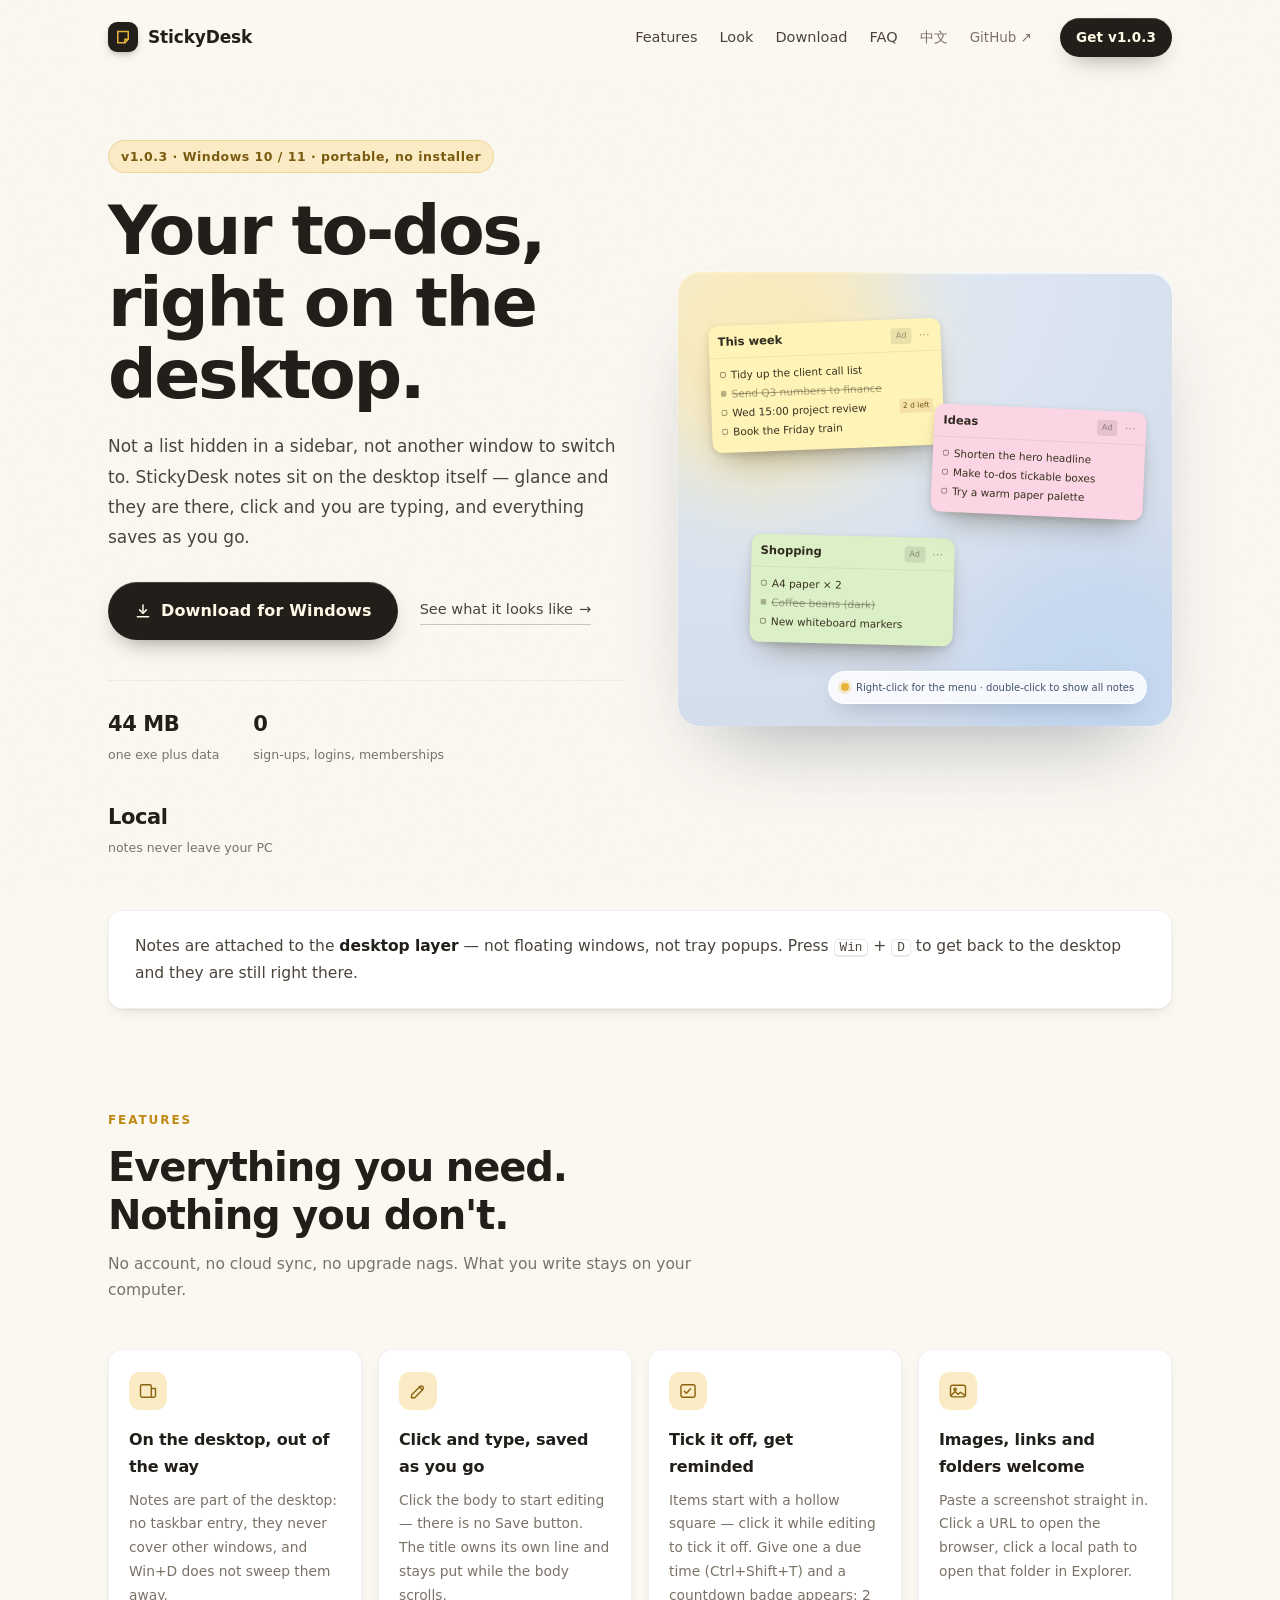
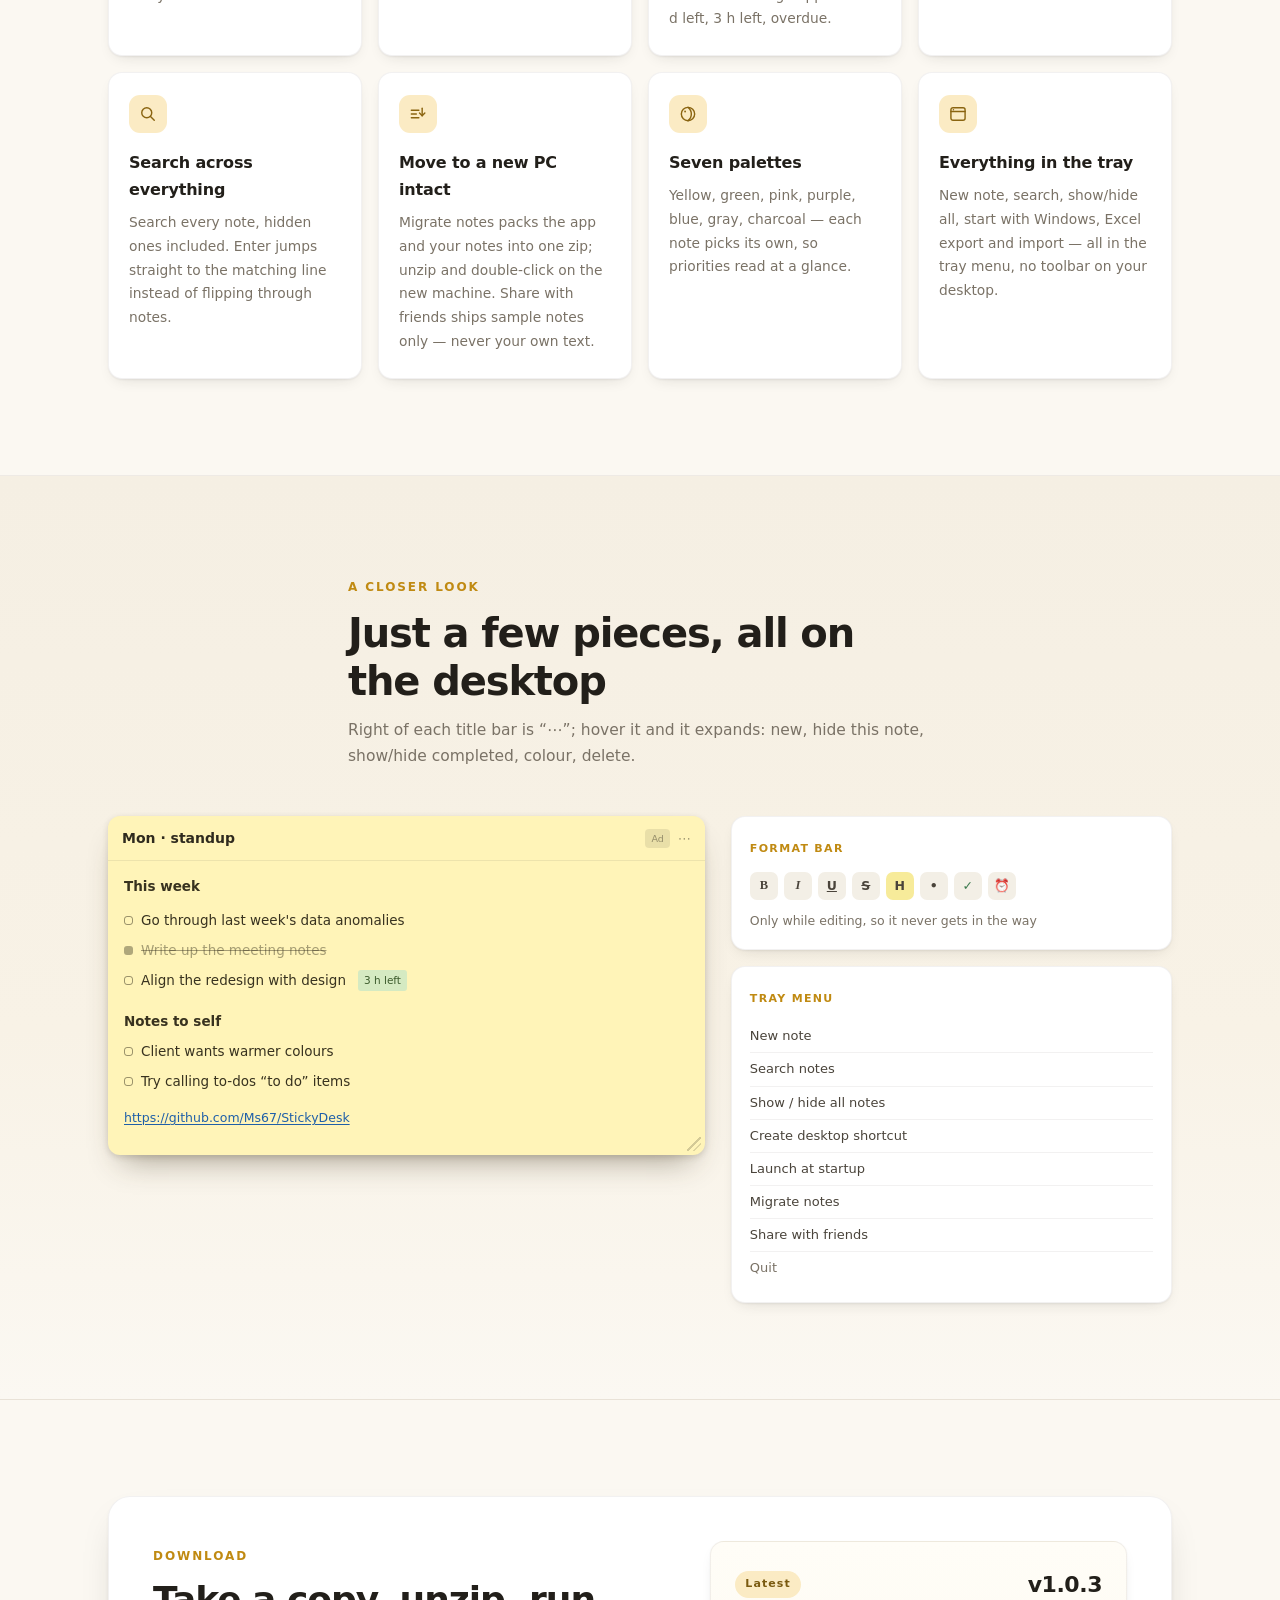
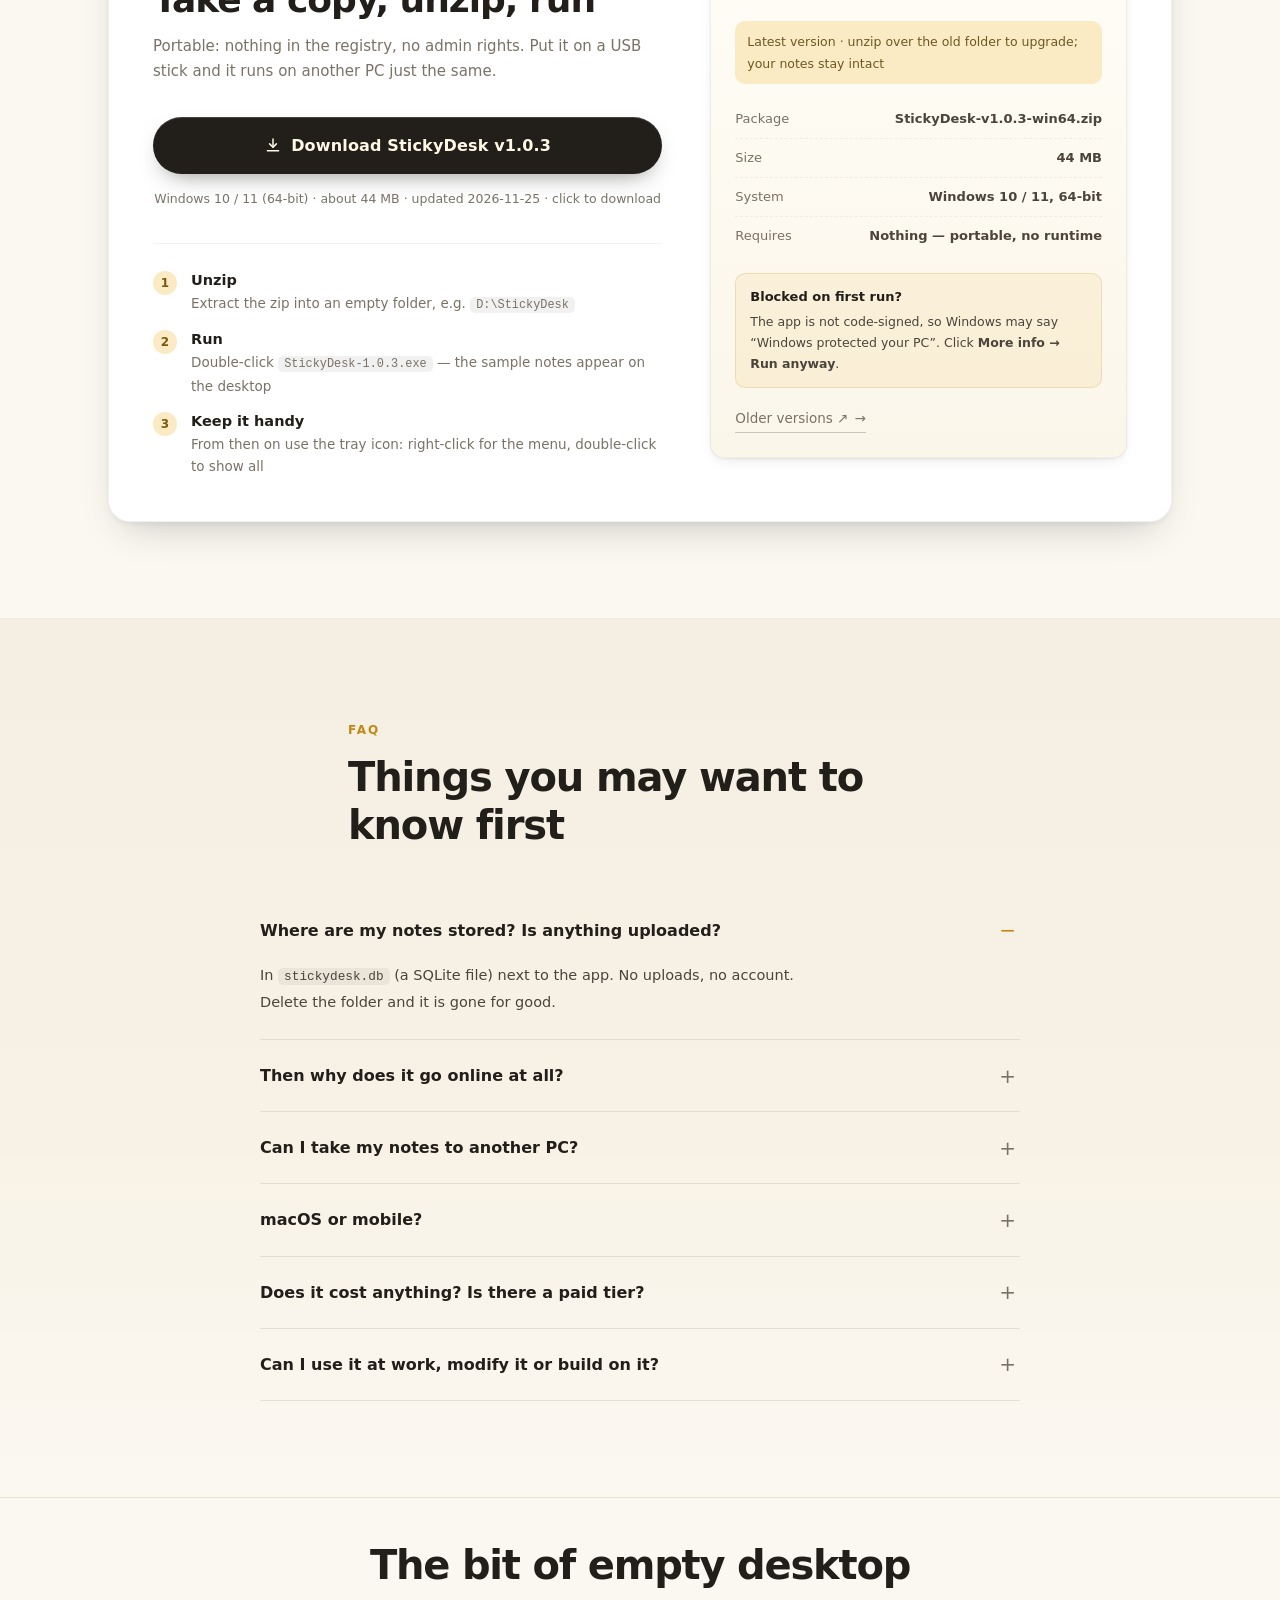
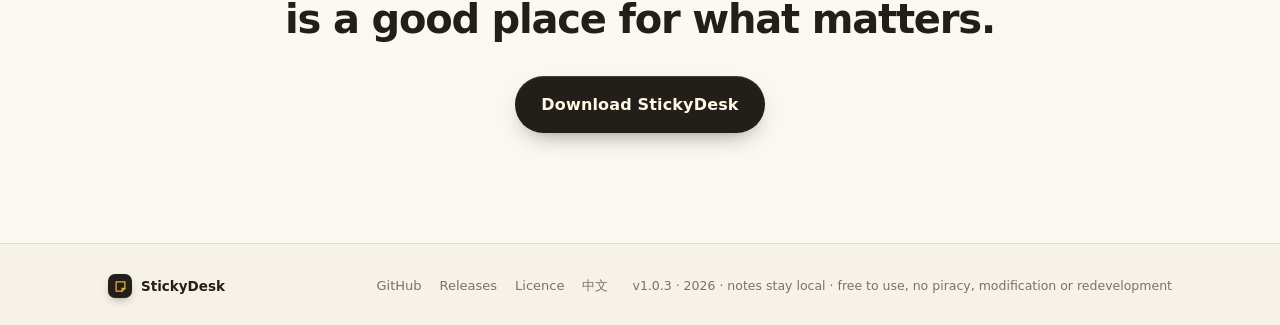
==== commit dfbb0180: "site: 官网 for v1.0.3" ====
--- a/index.html
+++ b/index.html
@@ -53,8 +53,8 @@
   "operatingSystem": "Windows 10, Windows 11",
   "description": "StickyDesk 是一款 Windows 桌面便签：便签直接贴在桌面上，点开就写，支持待办到期提醒、图片与网址识别、全局搜索。绿色免安装，数据只存本地。",
   "url": "https://ms67.github.io/StickyDesk/",
-  "downloadUrl": "https://github.com/Ms67/StickyDesk/releases/download/v1.0.2/StickyDesk-v1.0.2-win64.zip",
-  "softwareVersion": "1.0.2",
+  "downloadUrl": "https://github.com/Ms67/StickyDesk/releases/download/v1.0.3/StickyDesk-v1.0.3-win64.zip",
+  "softwareVersion": "1.0.3",
   "inLanguage": "zh-CN",
   "author": {
     "@type": "Person",
@@ -115,10 +115,10 @@
     },
     {
       "@type": "Question",
-      "name": "可以商用、改造或二次开发吗？",
+      "name": "可以在公司用吗？可以改造或二次开发吗？",
       "acceptedAnswer": {
         "@type": "Answer",
-        "text": "不可以。 本软件仅授权个人使用：不得在公司/机构内使用，不得出售、出租、捆绑或变相收费；不得修改、汉化、拆分、嵌入其他产品；不得反编译、反汇编、脱壳或调试分析；不得去除广告位与版权标识。完整、未修改的安装包可以免费原样转发给朋友。完整条款见 LICENSE 。"
+        "text": "个人、公司、机构、团队内部以及商业场景都可以使用本软件。禁止的是盗版和改造：不得修改、汉化、改名、去广告、拆分、嵌入其他产品，或以本软件为基础开发、销售产品与服务；不得反编译、逆向分析；不得去除广告位与版权标识。完整、未修改的安装包可以免费原样转发给朋友。完整条款见 LICENSE 。"
       }
     }
   ]
@@ -139,6 +139,7 @@
     <span class="brand-name">StickyDesk</span>
   </a>
   <nav class="nav-links">
+    <a href="#demo">演示</a>
     <a href="#features">功能</a>
     <a href="#preview">界面</a>
     <a href="#download">下载</a>
@@ -146,7 +147,7 @@
     <a class="ghost" href="en.html" data-setlang="en">EN</a>
     <a class="ghost" href="https://github.com/Ms67/StickyDesk" target="_blank" rel="noopener">GitHub ↗</a>
   </nav>
-  <a class="btn btn-sm" href="#download">下载 v1.0.2</a>
+  <a class="btn btn-sm" href="#download">下载 v1.0.3</a>
 </header>
 
 <main id="top">
@@ -154,7 +155,7 @@
   <!-- ============ HERO ============ -->
   <section class="hero">
     <div class="hero-copy reveal">
-      <span class="pill">v1.0.2 · Windows 10 / 11 · 绿色免安装</span>
+      <span class="pill">v1.0.3 · Windows 10 / 11 · 绿色免安装</span>
       <h1>把待办<br>贴在桌面上。</h1>
       <p class="lede">
         不是藏在侧边栏里的清单，也不是要切窗口的 App。
@@ -162,13 +163,13 @@
         点一下就写，改完自动存。
       </p>
       <div class="cta-row">
-        <a class="btn btn-lg" href="https://github.com/Ms67/StickyDesk/releases/download/v1.0.2/StickyDesk-v1.0.2-win64.zip">
+        <a class="btn btn-lg" href="https://github.com/Ms67/StickyDesk/releases/download/v1.0.3/StickyDesk-v1.0.3-win64.zip">
           <svg viewBox="0 0 24 24" width="18" height="18" fill="none" stroke="currentColor" stroke-width="2" stroke-linecap="round" stroke-linejoin="round" aria-hidden="true">
             <path d="M12 4v11"/><path d="M7.5 10.5 12 15l4.5-4.5"/><path d="M4.5 19.5h15"/>
           </svg>
           下载 Windows 版
         </a>
-        <a class="link-arrow" href="#preview">先看看长什么样</a>
+        <a class="link-arrow" href="#demo">观看 24 秒演示</a>
       </div>
       <ul class="facts">
         <li><b>44 MB</b><span>单文件 + 数据</span></li>
@@ -238,6 +239,23 @@
     </p>
   </section>
 
+  <!-- ============ 产品动画演示 ============ -->
+  <section class="section demo-section" id="demo">
+    <header class="sec-head reveal">
+      <span class="eyebrow">24 秒产品演示</span>
+      <h2>从贴上桌面，到完成待办</h2>
+      <p>不用切换窗口：抬眼看见、点一下直接写、做完打个勾。最后也有与微软便签的 Win+D 对比。</p>
+    </header>
+    <div class="demo-shell reveal">
+      <iframe src="demo.html?embed=1&amp;ratio=16x9&amp;speed=0.75"
+              loading="lazy" allow="fullscreen" title="StickyDesk 24 秒产品演示"
+              referrerpolicy="no-referrer"></iframe>
+    </div>
+    <div class="demo-foot reveal">
+      <span>真实界面演示 · 循环播放</span>
+    </div>
+  </section>
+
   <!-- ============ 功能 ============ -->
   <section class="section" id="features">
     <header class="sec-head reveal">
@@ -387,17 +405,17 @@
         <h2>带走一份，解压就能用</h2>
         <p class="dl-sub">绿色版，不写注册表、不要管理员权限。放到 U 盘里换台电脑也照样跑。</p>
 
-        <a class="btn btn-lg btn-wide" href="https://github.com/Ms67/StickyDesk/releases/download/v1.0.2/StickyDesk-v1.0.2-win64.zip">
+        <a class="btn btn-lg btn-wide" href="https://github.com/Ms67/StickyDesk/releases/download/v1.0.3/StickyDesk-v1.0.3-win64.zip">
           <svg viewBox="0 0 24 24" width="18" height="18" fill="none" stroke="currentColor" stroke-width="2" stroke-linecap="round" stroke-linejoin="round" aria-hidden="true">
             <path d="M12 4v11"/><path d="M7.5 10.5 12 15l4.5-4.5"/><path d="M4.5 19.5h15"/>
           </svg>
-          下载 StickyDesk v1.0.2
+          下载 StickyDesk v1.0.3
         </a>
-        <p class="dl-meta">Windows 10 / 11（64 位）· 约 44 MB · 更新于 2026-11-17 · 点击即开始下载</p>
+        <p class="dl-meta">Windows 10 / 11（64 位）· 约 44 MB · 更新于 2026-11-25 · 点击即开始下载</p>
 
         <ol class="steps">
           <li><b>解压</b><span>把 zip 解压到一个空文件夹，例如 <code>D:\StickyDesk</code></span></li>
-          <li><b>双击</b><span>运行 <code>StickyDesk-1.0.2.exe</code>，预置便签出现在桌面</span></li>
+          <li><b>双击</b><span>运行 <code>StickyDesk-1.0.3.exe</code>，预置便签出现在桌面</span></li>
           <li><b>常驻</b><span>之后都在托盘图标里操作：右键出菜单，双击显示全部</span></li>
         </ol>
       </div>
@@ -405,11 +423,11 @@
       <aside class="dl-card">
         <div class="dl-card-top">
           <span class="tag">最新版本</span>
-          <span class="ver">v1.0.2</span>
+          <span class="ver">v1.0.3</span>
         </div>
         <p class="ver-note">当前为最新版本 · 直接解压到旧文件夹即可升级，便签数据不受影响</p>
         <dl class="specs">
-          <div><dt>安装包</dt><dd>StickyDesk-v1.0.2-win64.zip</dd></div>
+          <div><dt>安装包</dt><dd>StickyDesk-v1.0.3-win64.zip</dd></div>
           <div><dt>大小</dt><dd>44 MB</dd></div>
           <div><dt>系统</dt><dd>Windows 10 / 11 64 位</dd></div>
           <div><dt>依赖</dt><dd>无（免安装、免运行库）</dd></div>
@@ -452,8 +470,8 @@
         <p>免费，没有会员、没有功能阉割、没有登录墙。</p>
       </details>
       <details class="reveal">
-        <summary>可以商用、改造或二次开发吗？</summary>
-        <p><b>不可以。</b>本软件仅授权个人使用：不得在公司/机构内使用，不得出售、出租、捆绑或变相收费；不得修改、汉化、拆分、嵌入其他产品；不得反编译、反汇编、脱壳或调试分析；不得去除广告位与版权标识。完整、未修改的安装包可以免费原样转发给朋友。完整条款见 <a href="https://github.com/Ms67/StickyDesk/blob/main/LICENSE" target="_blank" rel="noopener">LICENSE</a>。</p>
+        <summary>可以在公司用吗？可以改造或二次开发吗？</summary>
+        <p><b>可以放心用。</b>个人、公司、机构、团队内部以及商业场景都可以使用本软件。禁止的是盗版和改造：不得修改、汉化、改名、去广告、拆分、嵌入其他产品，或以本软件为基础开发、销售产品与服务；不得反编译、逆向分析；不得去除广告位与版权标识。完整、未修改的安装包可以免费原样转发给朋友。完整条款见 <a href="https://github.com/Ms67/StickyDesk/blob/main/LICENSE" target="_blank" rel="noopener">LICENSE</a>。</p>
       </details>
     </div>
   </section>
@@ -461,7 +479,7 @@
   <!-- ============ 收尾 ============ -->
   <section class="closing reveal">
     <h2>桌面空出来的那点地方，<br>正好放几句要紧的事。</h2>
-    <a class="btn btn-lg" href="https://github.com/Ms67/StickyDesk/releases/download/v1.0.2/StickyDesk-v1.0.2-win64.zip">下载 StickyDesk</a>
+    <a class="btn btn-lg" href="https://github.com/Ms67/StickyDesk/releases/download/v1.0.3/StickyDesk-v1.0.3-win64.zip">下载 StickyDesk</a>
   </section>
 
 </main>
@@ -483,7 +501,7 @@
       <a href="en.html" data-setlang="en">EN</a>
       <a href="#download">下载</a>
     </nav>
-    <p class="foot-copy">v1.0.2 · 2026 · 便签数据仅存本地 · 仅限个人使用，禁止商用、改造与逆向</p>
+    <p class="foot-copy">v1.0.3 · 2026 · 便签数据仅存本地 · 可自由使用，禁止盗版、修改与二次开发</p>
   </div>
 </footer>
 
--- a/style.css
+++ b/style.css
@@ -323,6 +323,24 @@
 }
 .strip strong{ color: var(--ink); }
 
+/* ============ 产品动画演示 ============ */
+.demo-section{ padding-top: 82px; }
+.demo-shell{
+  overflow: hidden; border-radius: var(--r-lg); background: #DCE6F0;
+  border: 1px solid rgba(34,31,26,.10);
+  box-shadow: 0 30px 70px -34px rgba(46,60,84,.48), 0 2px 0 rgba(255,255,255,.8) inset;
+}
+.demo-shell iframe{
+  display: block; width: 100%; aspect-ratio: 16 / 9; border: 0; background: #DCE6F0;
+}
+.demo-foot{
+  display: flex; align-items: center; justify-content: space-between; gap: 20px;
+  margin-top: 18px; color: var(--muted); font-size: 13px;
+}
+.demo-actions{ display: flex; align-items: center; gap: 24px; flex: none; }
+.demo-actions .link-arrow::after{ content: "↗"; }
+.demo-actions a[download]::after{ content: "↓"; }
+
 /* ============ 通用 section ============ */
 .section{
   max-width: var(--max);
